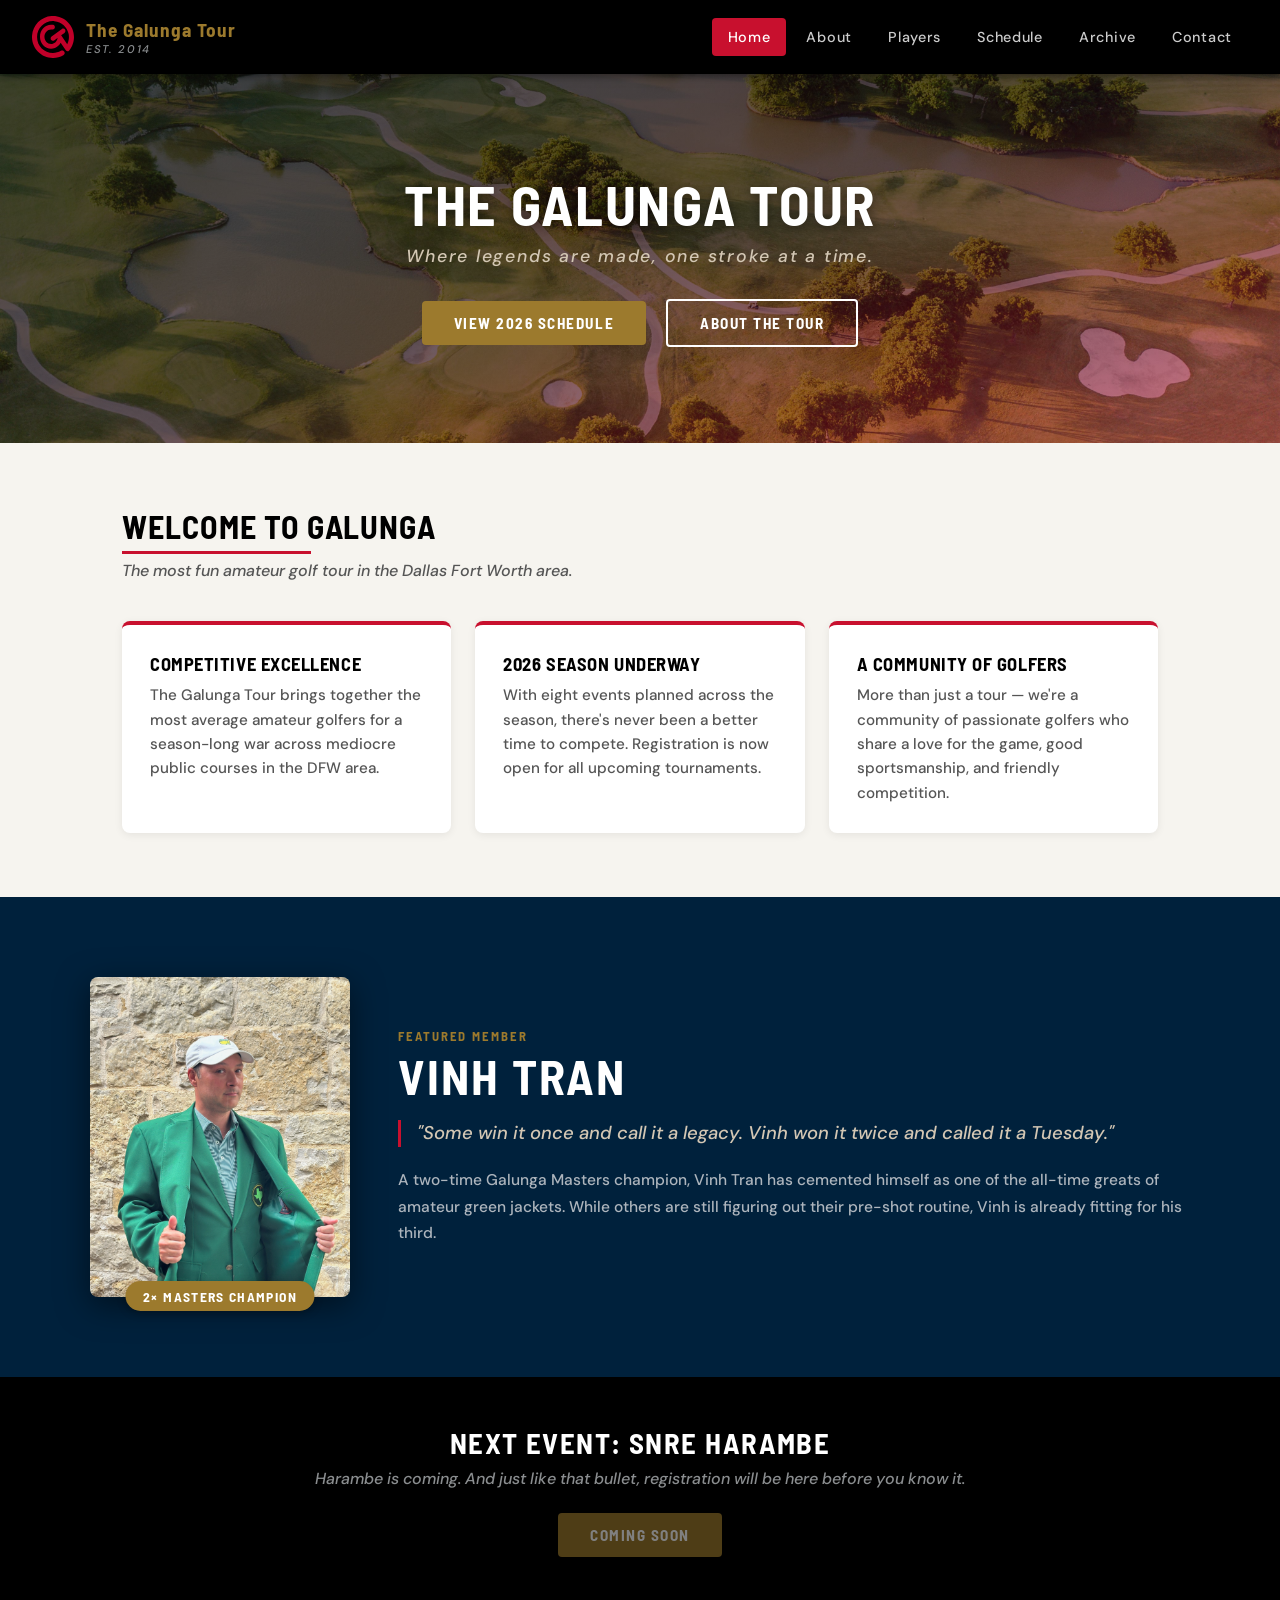
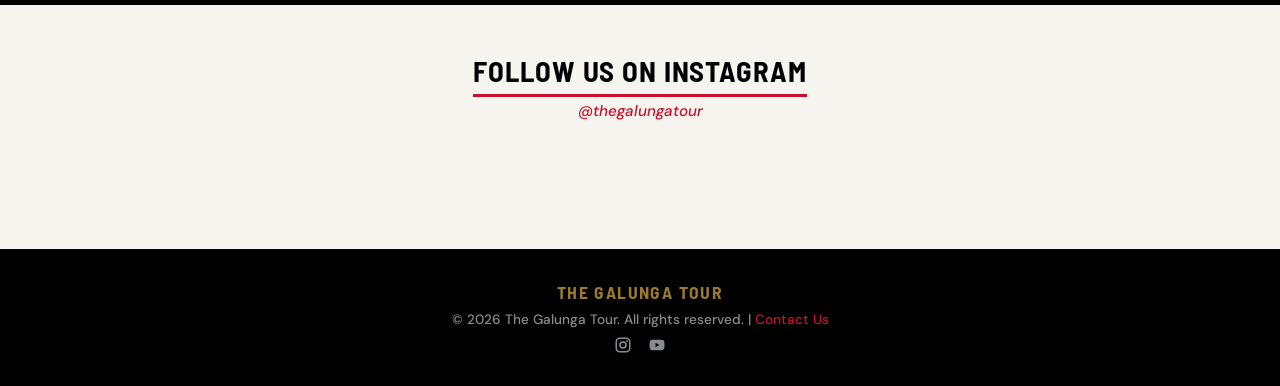
==== index.html @ 97754543 "feat: add Harambe bullet joke copy to next event banner Co-Authored-By: Claude Sonnet 4.6 <noreply@a" ====
<!DOCTYPE html>
<html lang="en">
<head>
  <!-- Google tag (gtag.js) -->
  <script async src="https://www.googletagmanager.com/gtag/js?id=G-6ET2TRNGVK"></script>
  <script>
    window.dataLayer = window.dataLayer || [];
    function gtag(){dataLayer.push(arguments);}
    gtag('js', new Date());
    gtag('config', 'G-6ET2TRNGVK');
  </script>
  <meta charset="UTF-8">
  <meta name="viewport" content="width=device-width, initial-scale=1.0">
  <meta name="description" content="The Galunga Tour is a competitive amateur golf circuit founded in 2014. Nine events, 50+ members, and a season-long points race culminating in the Galunga Cup.">
  <!-- Open Graph -->
  <meta property="og:type" content="website">
  <meta property="og:site_name" content="The Galunga Tour">
  <meta property="og:title" content="The Galunga Tour">
  <meta property="og:description" content="The Galunga Tour is a competitive amateur golf circuit founded in 2014. Nine events, 50+ members, and a season-long points race culminating in the Galunga Cup.">
  <meta property="og:url" content="https://galungatour.com/">
  <meta property="og:image" content="https://galungatour.com/hero.jpg">
  <!-- Twitter Card -->
  <meta name="twitter:card" content="summary_large_image">
  <meta name="twitter:title" content="The Galunga Tour">
  <meta name="twitter:description" content="The Galunga Tour is a competitive amateur golf circuit founded in 2014. Nine events, 50+ members, and a season-long points race culminating in the Galunga Cup.">
  <meta name="twitter:image" content="https://galungatour.com/hero.jpg">
  <link rel="canonical" href="https://galungatour.com/">
  <!-- Structured Data -->
  <script type="application/ld+json">
  {
    "@context": "https://schema.org",
    "@type": "SportsOrganization",
    "name": "The Galunga Tour",
    "url": "https://galungatour.com",
    "description": "A competitive amateur golf circuit founded in 2014 by Mickey Courtney and Justin Buchanan.",
    "foundingDate": "2014",
    "email": "thegalungatour@gmail.com",
    "sameAs": ["https://www.instagram.com/thegalungatour/"]
  }
  </script>
  <title>The Galunga Tour</title>
  <link rel="stylesheet" href="style.css">
  <link rel="shortcut icon" href="favicon.ico"><link rel="icon" type="image/png" sizes="192x192" href="favicon-192.png"><link rel="icon" type="image/png" sizes="48x48" href="favicon-48.png"><link rel="apple-touch-icon" href="favicon-192.png">
</head>
<body>

  <nav>
    <a href="/" class="nav-logo">
      <img src="logo-circle.svg" alt="The Galunga Tour" style="height:42px; width:42px;">
      <div>
        <div class="logo-text">The Galunga Tour</div>
        <div class="logo-sub">Est. 2014</div>
      </div>
    </a>
    <ul id="nav-menu">
      <li><a href="/" class="active">Home</a></li>
      <li><a href="about.html">About</a></li>
      <li><a href="players.html">Players</a></li>
      <li><a href="schedule.html">Schedule</a></li>
      <li><a href="archive.html">Archive</a></li>
      <li><a href="contact.html">Contact</a></li>
    </ul>
    <button class="nav-hamburger" aria-label="Toggle navigation" onclick="this.classList.toggle('open'); document.getElementById('nav-menu').classList.toggle('nav-open');"><span></span><span></span><span></span></button>
  </nav>

  <div class="hero">
    <div class="hero-content">
<h1>The Galunga Tour</h1>
      <p class="tagline">Where legends are made, one stroke at a time.</p>
      <a href="schedule.html" class="btn btn-gold">View 2026 Schedule</a>
      <a href="about.html" class="btn btn-outline">About the Tour</a>
    </div>
  </div>

  <div class="section">
    <h2 class="section-title">Welcome to Galunga</h2>
    <p class="section-sub">The most fun amateur golf tour in the Dallas Fort Worth area.</p>
    <div class="cards">
      <div class="card">
        <h3>Competitive Excellence</h3>
        <p>The Galunga Tour brings together the most average amateur golfers for a season-long war across mediocre public courses in the DFW area.</p>
      </div>
      <div class="card">
        <h3>2026 Season Underway</h3>
        <p>With eight events planned across the season, there's never been a better time to compete. Registration is now open for all upcoming tournaments.</p>
      </div>
      <div class="card">
        <h3>A Community of Golfers</h3>
        <p>More than just a tour — we're a community of passionate golfers who share a love for the game, good sportsmanship, and friendly competition.</p>
      </div>
    </div>
  </div>

  <section class="spotlight-section">
    <div class="spotlight-inner">
      <div class="spotlight-img-wrap">
        <img src="photos/vinh-tran.jpg" alt="Vinh Tran — 2-Time Galunga Masters Champion" class="spotlight-img">
        <div class="spotlight-badge">2× Masters Champion</div>
      </div>
      <div class="spotlight-text">
        <p class="spotlight-eyebrow">Featured Member</p>
        <h2 class="spotlight-name">Vinh Tran</h2>
        <p class="spotlight-quote">"Some win it once and call it a legacy. Vinh won it twice and called it a Tuesday."</p>
        <p class="spotlight-body">A two-time Galunga Masters champion, Vinh Tran has cemented himself as one of the all-time greats of amateur green jackets. While others are still figuring out their pre-shot routine, Vinh is already fitting for his third.</p>
      </div>
    </div>
  </section>

  <div class="banner-strip">
    <h2>Next Event: SNRE Harambe</h2>
    <p>Harambe is coming. And just like that bullet, registration will be here before you know it.</p>
    <span class="btn btn-gold btn-disabled">Coming Soon</span>
  </div>


  <section class="instagram-section">
    <h2 class="section-title">Follow Us on Instagram</h2>
    <p class="section-sub"><a href="https://www.instagram.com/thegalungatour/" target="_blank" rel="noopener">@thegalungatour</a></p>
    <div class="instagram-widget">
      <behold-widget feed-id="NTfqhfTWit7omayOXOkf"></behold-widget>
      <script>
        (() => {
          const d=document,s=d.createElement("script");s.type="module";
          s.src="https://w.behold.so/widget.js";d.head.append(s);
        })();
      </script>
    </div>
  </section>

  <footer>
    <div class="footer-logo">The Galunga Tour</div>
    <p>&copy; 2026 The Galunga Tour. All rights reserved. | <a href="contact.html">Contact Us</a></p>
    <p style="margin-top:0.5rem; display:flex; justify-content:center; gap:1rem;"><a href="https://www.instagram.com/thegalungatour/" target="_blank" rel="noopener" style="color:var(--iron-gray);"><svg xmlns="http://www.w3.org/2000/svg" viewBox="0 0 24 24" width="18" height="18" fill="currentColor" style="vertical-align:middle;" aria-label="Instagram"><path d="M7.8 2h8.4C19.4 2 22 4.6 22 7.8v8.4a5.8 5.8 0 0 1-5.8 5.8H7.8C4.6 22 2 19.4 2 16.2V7.8A5.8 5.8 0 0 1 7.8 2m-.2 2A3.6 3.6 0 0 0 4 7.6v8.8C4 18.39 5.61 20 7.6 20h8.8a3.6 3.6 0 0 0 3.6-3.6V7.6C20 5.61 18.39 4 16.4 4H7.6m9.65 1.5a1.25 1.25 0 0 1 1.25 1.25A1.25 1.25 0 0 1 17.25 8 1.25 1.25 0 0 1 16 6.75a1.25 1.25 0 0 1 1.25-1.25M12 7a5 5 0 0 1 5 5 5 5 0 0 1-5 5 5 5 0 0 1-5-5 5 5 0 0 1 5-5m0 2a3 3 0 0 0-3 3 3 3 0 0 0 3 3 3 3 0 0 0 3-3 3 3 0 0 0-3-3z"/></svg></a><a href="https://www.youtube.com/@thegalungatour5022" target="_blank" rel="noopener" style="color:var(--iron-gray);"><svg xmlns="http://www.w3.org/2000/svg" viewBox="0 0 24 24" width="18" height="18" fill="currentColor" style="vertical-align:middle;" aria-label="YouTube"><path d="M10 15l5.19-3L10 9v6m11.56-7.83c.13.47.22 1.1.28 1.9.07.8.1 1.49.1 2.09L22 12c0 2.19-.16 3.8-.44 4.83-.25.9-.83 1.48-1.73 1.73-.47.13-1.33.22-2.65.28-1.3.07-2.49.1-3.59.1L12 19c-4.19 0-6.8-.16-7.83-.44-.9-.25-1.48-.83-1.73-1.73-.13-.47-.22-1.1-.28-1.9-.07-.8-.1-1.49-.1-2.09L2 12c0-2.19.16-3.8.44-4.83.25-.9.83-1.48 1.73-1.73.47-.13 1.33-.22 2.65-.28 1.3-.07 2.49-.1 3.59-.1L12 5c4.19 0 6.8.16 7.83.44.9.25 1.48.83 1.73 1.73z"/></svg></a></p>
  </footer>

</body>
</html>
---- style.css ----
@import url('https://fonts.googleapis.com/css2?family=Barlow+Semi+Condensed:wght@600;700&family=DM+Sans:ital,wght@0,400;0,500;1,400&display=swap');

* {
  margin: 0;
  padding: 0;
  box-sizing: border-box;
}

:root {
  --red:          #C8102E;
  --black:        #000000;
  --white:        #ffffff;
  --gold:         #9C7A2D;
  --gold-light:   #c49a3c;
  --iron-gray:    #8A8D8F;
  --navy:         #00213c;
  --tan:          #D3C7B4;
  --fairway:      #497C5A;
  --off-white:    #F6F4EF;
  --text:         #0d0d0d;
  --text-light:   #555555;

  --font-title: 'Barlow Semi Condensed', 'Arial Rounded MT Bold', sans-serif;
  --font-body:  'DM Sans', sans-serif;
}

body {
  font-family: var(--font-body);
  font-weight: 500;
  background: var(--off-white);
  color: var(--text);
}

/* NAV */
nav {
  background: var(--black);
  padding: 0 2rem;
  display: flex;
  align-items: center;
  justify-content: space-between;
  position: sticky;
  top: 0;
  z-index: 100;
  box-shadow: 0 2px 8px rgba(0,0,0,0.5);
}

.nav-logo {
  display: flex;
  align-items: center;
  gap: 0.75rem;
  text-decoration: none;
  padding: 1rem 0;
}

.nav-logo .logo-text {
  color: var(--gold);
  font-family: var(--font-title);
  font-weight: 700;
  font-size: 1.2rem;
  letter-spacing: 0.05em;
  line-height: 1.2;
}

.nav-logo .logo-sub {
  color: var(--iron-gray);
  font-size: 0.7rem;
  letter-spacing: 0.15em;
  text-transform: uppercase;
  font-style: italic;
}

nav ul {
  list-style: none;
  display: flex;
  gap: 0.25rem;
}

nav ul li a {
  color: #ccc;
  text-decoration: none;
  padding: 0.6rem 1rem;
  border-radius: 4px;
  font-family: var(--font-body);
  font-size: 0.9rem;
  letter-spacing: 0.05em;
  transition: all 0.2s;
  display: block;
}

nav ul li a:hover,
nav ul li a.active {
  color: var(--white);
  background: var(--red);
}

/* HERO */
.hero {
  background:
    linear-gradient(160deg, rgba(0,0,0,0.72) 0%, rgba(26,0,8,0.65) 50%, rgba(200,16,46,0.55) 100%),
    url('hero.jpg') center/cover no-repeat;
  color: white;
  padding: 6rem 2rem;
  text-align: center;
  position: relative;
  overflow: hidden;
}

.hero::before {
  content: '';
  position: absolute;
  inset: 0;
  background: none;
}

.hero-content {
  position: relative;
  max-width: 700px;
  margin: 0 auto;
}

.hero-flag {
  font-size: 3rem;
  margin-bottom: 1rem;
}

.hero h1 {
  font-family: var(--font-title);
  font-weight: 700;
  font-size: 3.5rem;
  color: var(--white);
  text-shadow: 0 2px 12px rgba(0,0,0,0.5);
  margin-bottom: 0.5rem;
  letter-spacing: 0.03em;
  text-transform: uppercase;
}

.hero .tagline {
  font-size: 1.1rem;
  color: var(--tan);
  font-style: italic;
  margin-bottom: 2rem;
  letter-spacing: 0.1em;
}

.btn {
  display: inline-block;
  padding: 0.8rem 2rem;
  border-radius: 4px;
  text-decoration: none;
  font-family: var(--font-title);
  font-weight: 700;
  font-size: 0.95rem;
  letter-spacing: 0.1em;
  text-transform: uppercase;
  transition: all 0.2s;
  cursor: pointer;
  border: none;
}

.btn-gold {
  background: var(--gold);
  color: var(--white);
}

.btn-gold:hover {
  background: var(--gold-light);
  transform: translateY(-1px);
  box-shadow: 0 4px 12px rgba(0,0,0,0.3);
}

.btn-disabled {
  opacity: 0.5;
  cursor: default;
  pointer-events: none;
}

.btn-outline {
  background: transparent;
  color: var(--white);
  border: 2px solid var(--white);
  margin-left: 1rem;
}

.btn-outline:hover {
  background: rgba(255,255,255,0.1);
  transform: translateY(-1px);
}

/* SECTIONS */
.section {
  padding: 4rem 2rem;
  max-width: 1100px;
  margin: 0 auto;
}

.section-title {
  font-family: var(--font-title);
  font-weight: 700;
  font-size: 2rem;
  color: var(--black);
  margin-bottom: 0.4rem;
  position: relative;
  display: inline-block;
  text-transform: uppercase;
  letter-spacing: 0.03em;
}

.section-title::after {
  content: '';
  display: block;
  width: 60%;
  height: 3px;
  background: var(--red);
  margin-top: 0.4rem;
}

.section-sub {
  color: var(--text-light);
  font-style: italic;
  margin-bottom: 2.5rem;
  font-size: 1rem;
}

/* CARDS */
.cards {
  display: grid;
  grid-template-columns: repeat(auto-fit, minmax(280px, 1fr));
  gap: 1.5rem;
  margin-top: 1.5rem;
}

.card {
  background: white;
  border-radius: 8px;
  padding: 1.75rem;
  box-shadow: 0 2px 8px rgba(0,0,0,0.07);
  border-top: 4px solid var(--red);
  transition: transform 0.2s, box-shadow 0.2s;
}

.card:hover {
  transform: translateY(-3px);
  box-shadow: 0 6px 20px rgba(0,0,0,0.1);
}

.card-icon {
  font-size: 2rem;
  margin-bottom: 0.75rem;
}

.card h3 {
  font-family: var(--font-title);
  font-weight: 700;
  color: var(--black);
  margin-bottom: 0.5rem;
  font-size: 1.15rem;
  text-transform: uppercase;
  letter-spacing: 0.03em;
}

.card p {
  color: var(--text-light);
  font-size: 0.95rem;
  line-height: 1.6;
}

/* SPOTLIGHT SECTION */
.spotlight-section {
  background: var(--navy);
  padding: 5rem 2rem;
}

.spotlight-inner {
  max-width: 1100px;
  margin: 0 auto;
  display: flex;
  align-items: center;
  gap: 3rem;
}

.spotlight-img-wrap {
  position: relative;
  flex-shrink: 0;
  width: 260px;
}

.spotlight-img {
  width: 100%;
  height: 320px;
  object-fit: cover;
  object-position: top;
  border-radius: 8px;
  display: block;
  box-shadow: 0 8px 32px rgba(0,0,0,0.5);
}

.spotlight-badge {
  position: absolute;
  bottom: -14px;
  left: 50%;
  transform: translateX(-50%);
  background: var(--gold);
  color: var(--white);
  font-family: var(--font-title);
  font-weight: 700;
  font-size: 0.85rem;
  text-transform: uppercase;
  letter-spacing: 0.1em;
  padding: 0.4rem 1.1rem;
  border-radius: 20px;
  white-space: nowrap;
  box-shadow: 0 2px 8px rgba(0,0,0,0.3);
}

.spotlight-eyebrow {
  font-family: var(--font-title);
  font-size: 0.8rem;
  font-weight: 700;
  text-transform: uppercase;
  letter-spacing: 0.15em;
  color: var(--gold);
  margin-bottom: 0.5rem;
}

.spotlight-name {
  font-family: var(--font-title);
  font-weight: 700;
  font-size: 3rem;
  color: var(--white);
  text-transform: uppercase;
  letter-spacing: 0.04em;
  line-height: 1;
  margin-bottom: 1.25rem;
}

.spotlight-quote {
  font-style: italic;
  font-size: 1.15rem;
  color: var(--tan);
  line-height: 1.5;
  border-left: 3px solid var(--red);
  padding-left: 1rem;
  margin-bottom: 1.25rem;
}

.spotlight-body {
  color: #adb5bd;
  font-size: 0.97rem;
  line-height: 1.7;
}

@media (max-width: 700px) {
  .spotlight-inner {
    flex-direction: column;
    gap: 2.5rem;
    text-align: center;
  }
  .spotlight-img-wrap {
    width: 100%;
  }
  .spotlight-img {
    width: 100%;
    height: 280px;
  }
  .spotlight-quote {
    border-left: none;
    padding-left: 0;
    border-top: 3px solid var(--red);
    padding-top: 1rem;
  }
}

/* BANNER STRIP */
.banner-strip {
  background: var(--black);
  color: var(--white);
  text-align: center;
  padding: 3rem 2rem;
}

.banner-strip h2 {
  font-family: var(--font-title);
  font-weight: 700;
  font-size: 1.8rem;
  color: var(--white);
  margin-bottom: 0.5rem;
  text-transform: uppercase;
  letter-spacing: 0.05em;
}

.banner-strip p {
  color: var(--iron-gray);
  font-style: italic;
  margin-bottom: 1.5rem;
}

/* TABLE */
table {
  width: 100%;
  border-collapse: collapse;
  background: white;
  border-radius: 8px;
  overflow: hidden;
  box-shadow: 0 2px 8px rgba(0,0,0,0.07);
  margin-top: 1.5rem;
}

thead {
  background: var(--black);
  color: var(--gold);
}

thead th {
  padding: 1rem 1.25rem;
  text-align: left;
  font-family: var(--font-title);
  font-weight: 700;
  font-size: 0.8rem;
  letter-spacing: 0.12em;
  text-transform: uppercase;
}

tbody tr {
  border-bottom: 1px solid #eee;
  transition: background 0.15s;
}

tbody tr:last-child {
  border-bottom: none;
}

tbody tr:hover {
  background: #fff5f6;
}

tbody td {
  padding: 1rem 1.25rem;
  font-size: 0.95rem;
  color: var(--text);
}

.badge {
  display: inline-block;
  padding: 0.25rem 0.75rem;
  border-radius: 20px;
  font-family: var(--font-title);
  font-size: 0.75rem;
  font-weight: 700;
  letter-spacing: 0.06em;
  text-transform: uppercase;
}

.badge-upcoming   { background: #f0f0f0; color: #333; }
.badge-open       { background: var(--red); color: var(--white); }
.badge-completed  { background: var(--iron-gray); color: var(--white); }
.badge-major      { background: var(--gold); color: var(--white); }
.badge-inprogress { background: var(--fairway); color: var(--white); }

/* PAGE HERO (non-home) */
.page-hero {
  background: linear-gradient(135deg, var(--black) 0%, #2a0008 60%, var(--red) 100%);
  color: white;
  padding: 3.5rem 2rem;
  text-align: center;
}
@media (min-width: 768px) {
  .schedule-hero { padding: 6rem 2rem; }
}

.page-hero h1 {
  font-family: var(--font-title);
  font-weight: 700;
  font-size: 2.5rem;
  color: var(--white);
  margin-bottom: 0.5rem;
  text-transform: uppercase;
  letter-spacing: 0.05em;
}

.page-hero p {
  color: var(--tan);
  font-style: italic;
  font-size: 1rem;
}

/* ABOUT */
.about-grid {
  display: grid;
  grid-template-columns: 1fr 1fr;
  gap: 3rem;
  align-items: start;
  margin-top: 2rem;
}

.about-text p {
  margin-bottom: 1rem;
  line-height: 1.8;
  color: var(--text-light);
}

.about-text p:first-of-type {
  font-size: 1.05rem;
  color: var(--text);
}

.stat-grid {
  display: grid;
  grid-template-columns: 1fr 1fr;
  gap: 1rem;
}

.stat-box {
  background: var(--black);
  color: white;
  padding: 1.5rem;
  border-radius: 8px;
  text-align: center;
}

.stat-box .stat-number {
  font-family: var(--font-title);
  font-weight: 700;
  font-size: 2.5rem;
  color: var(--gold);
  display: block;
}

.stat-box .stat-label {
  font-size: 0.8rem;
  color: var(--iron-gray);
  letter-spacing: 0.1em;
  text-transform: uppercase;
  margin-top: 0.25rem;
}

/* CONTACT */
.contact-grid {
  display: grid;
  grid-template-columns: 1fr 1fr;
  gap: 3rem;
  margin-top: 2rem;
}

.contact-form {
  background: white;
  padding: 2rem;
  border-radius: 8px;
  box-shadow: 0 2px 8px rgba(0,0,0,0.07);
}

.form-group {
  margin-bottom: 1.25rem;
}

.form-group label {
  display: block;
  font-family: var(--font-title);
  font-weight: 700;
  font-size: 0.8rem;
  letter-spacing: 0.1em;
  text-transform: uppercase;
  color: var(--black);
  margin-bottom: 0.4rem;
}

.form-group input,
.form-group textarea,
.form-group select {
  width: 100%;
  padding: 0.75rem 1rem;
  border: 1px solid #ddd;
  border-radius: 4px;
  font-family: var(--font-body);
  font-size: 0.95rem;
  color: var(--text);
  background: #fafafa;
  transition: border-color 0.2s;
}

.form-group input:focus,
.form-group textarea:focus,
.form-group select:focus {
  outline: none;
  border-color: var(--red);
  background: white;
}

.form-group textarea {
  height: 130px;
  resize: vertical;
}

.contact-info h3 {
  font-family: var(--font-title);
  font-weight: 700;
  color: var(--black);
  margin-bottom: 1.5rem;
  font-size: 1.3rem;
  text-transform: uppercase;
  letter-spacing: 0.03em;
}

.contact-item {
  display: flex;
  gap: 1rem;
  margin-bottom: 1.5rem;
  align-items: flex-start;
}

.contact-item .ci-icon {
  font-size: 1.5rem;
  flex-shrink: 0;
  margin-top: 0.1rem;
}

.contact-item .ci-text strong {
  display: block;
  color: var(--black);
  margin-bottom: 0.2rem;
}

.contact-item .ci-text span {
  color: var(--text-light);
  font-size: 0.95rem;
}

/* FOOTER */
footer {
  background: var(--black);
  color: var(--iron-gray);
  text-align: center;
  padding: 2rem;
  margin-top: 3rem;
  font-size: 0.85rem;
}

footer .footer-logo {
  color: var(--gold);
  font-family: var(--font-title);
  font-weight: 700;
  font-size: 1.1rem;
  letter-spacing: 0.08em;
  text-transform: uppercase;
  margin-bottom: 0.5rem;
}

footer a {
  color: var(--red);
  text-decoration: none;
}

/* PLAYERS */
.player-grid {
  display: grid;
  grid-template-columns: repeat(auto-fill, minmax(200px, 1fr));
  gap: 1.25rem;
}

.player-card {
  background: white;
  border-radius: 8px;
  overflow: hidden;
  box-shadow: 0 2px 8px rgba(0,0,0,0.07);
  transition: transform 0.2s, box-shadow 0.2s;
  text-decoration: none;
  color: inherit;
  display: flex;
  flex-direction: column;
}

.player-card:hover {
  transform: translateY(-3px);
  box-shadow: 0 8px 24px rgba(0,0,0,0.14);
}

.player-card-top {
  padding: 0.9rem 1.1rem;
  display: flex;
  justify-content: space-between;
  align-items: center;
}

.player-card-rank {
  font-family: var(--font-title);
  font-weight: 700;
  font-size: 1.5rem;
  color: rgba(255,255,255,0.9);
  line-height: 1;
}

.player-card-body {
  padding: 0.9rem 1.1rem 1.1rem;
  flex: 1;
  display: flex;
  flex-direction: column;
}

.player-card-name {
  font-family: var(--font-title);
  font-weight: 700;
  font-size: 0.95rem;
  color: var(--black);
  text-transform: uppercase;
  letter-spacing: 0.02em;
  margin-bottom: 0.25rem;
  line-height: 1.25;
}

.player-card-team {
  font-size: 0.78rem;
  color: var(--text-light);
  margin-bottom: 0.6rem;
}

.player-card-footer {
  margin-top: auto;
  padding-top: 0.65rem;
  border-top: 1px solid #eee;
  display: flex;
  justify-content: space-between;
  align-items: center;
  font-size: 0.78rem;
  color: var(--iron-gray);
}

.player-card-footer span {
  font-family: var(--font-title);
  font-weight: 700;
  color: var(--red);
  font-size: 0.72rem;
  letter-spacing: 0.05em;
  text-transform: uppercase;
}

/* PLAYER PHOTO */
.player-photo-wrap {
  width: 120px;
  height: 120px;
  border-radius: 50%;
  flex-shrink: 0;
  border: 3px solid rgba(255,255,255,0.2);
  position: relative;
  overflow: hidden;
}

.player-photo-placeholder {
  width: 100%;
  height: 100%;
  display: flex;
  align-items: center;
  justify-content: center;
  background: rgba(255,255,255,0.1);
  font-family: var(--font-title);
  font-weight: 700;
  font-size: 2.4rem;
  color: rgba(255,255,255,0.55);
  letter-spacing: 0.02em;
  border-radius: 50%;
}

.player-photo-wrap img {
  width: 100%;
  height: 100%;
  object-fit: cover;
  object-position: top;
  display: none;
  position: absolute;
  inset: 0;
}

/* PLAYER PROFILE */
.profile-header {
  background: var(--black);
  color: white;
  padding: 2.5rem 2rem;
  border-radius: 8px;
  margin-bottom: 2rem;
  display: flex;
  align-items: center;
  gap: 2rem;
  flex-wrap: wrap;
}

.profile-rank-badge {
  background: var(--red);
  color: white;
  font-family: var(--font-title);
  font-weight: 700;
  font-size: 2rem;
  width: 64px;
  height: 64px;
  border-radius: 8px;
  display: flex;
  align-items: center;
  justify-content: center;
  flex-shrink: 0;
}

.profile-name {
  font-family: var(--font-title);
  font-weight: 700;
  font-size: 2.2rem;
  color: white;
  text-transform: uppercase;
  letter-spacing: 0.03em;
  line-height: 1.1;
  margin-bottom: 0.4rem;
}

.profile-meta {
  display: flex;
  gap: 0.75rem;
  flex-wrap: wrap;
  margin-top: 0.5rem;
}

.profile-meta-item {
  font-size: 0.85rem;
  color: var(--iron-gray);
  letter-spacing: 0.05em;
}

.profile-meta-item strong {
  color: var(--gold);
}

.highlight-list {
  list-style: none;
  padding: 0;
  margin: 0;
}

.highlight-list li {
  padding: 0.65rem 0;
  border-bottom: 1px solid #eee;
  font-size: 0.95rem;
  display: flex;
  align-items: center;
  gap: 0.75rem;
}

.highlight-list li::before {
  content: '';
  width: 8px;
  height: 8px;
  background: var(--red);
  border-radius: 50%;
  flex-shrink: 0;
}

.highlight-list li:last-child {
  border-bottom: none;
}

/* HANDICAP BADGE */
.player-card-hcp {
  display: inline-block;
  font-family: var(--font-body);
  font-size: 0.68rem;
  font-weight: 500;
  color: var(--gold);
  background: rgba(156, 122, 45, 0.12);
  border: 1px solid rgba(156, 122, 45, 0.25);
  padding: 0.1rem 0.38rem;
  border-radius: 3px;
  vertical-align: middle;
  margin-left: 0.35rem;
  letter-spacing: 0.04em;
}
.player-card-hcp:empty { display: none; }

/* HAMBURGER BUTTON */
.nav-hamburger {
  display: none;
  flex-direction: column;
  justify-content: center;
  gap: 5px;
  background: none;
  border: none;
  cursor: pointer;
  padding: 6px;
  flex-shrink: 0;
}
.nav-hamburger span {
  display: block;
  width: 22px;
  height: 2px;
  background: white;
  border-radius: 2px;
  transition: transform 0.25s ease, opacity 0.2s ease;
  transform-origin: center;
}
.nav-hamburger.open span:nth-child(1) { transform: translateY(7px) rotate(45deg); }
.nav-hamburger.open span:nth-child(2) { opacity: 0; transform: scaleX(0); }
.nav-hamburger.open span:nth-child(3) { transform: translateY(-7px) rotate(-45deg); }

@media (max-width: 768px) {
  .hero h1 { font-size: 2.2rem; }
  .about-grid, .contact-grid { grid-template-columns: 1fr; }
  .nav-hamburger { display: flex; }
  nav ul { display: none; }
  nav ul.nav-open {
    display: flex;
    flex-direction: column;
    position: absolute;
    top: 100%;
    left: 0;
    right: 0;
    background: var(--black);
    padding: 0.5rem 0;
    box-shadow: 0 4px 20px rgba(0,0,0,0.5);
    z-index: 200;
  }
  nav ul.nav-open li { width: 100%; }
  nav ul.nav-open li a {
    padding: 0.85rem 2rem;
    border-radius: 0;
    font-size: 1rem;
    border-bottom: 1px solid rgba(255,255,255,0.06);
  }
  nav ul.nav-open li:last-child a { border-bottom: none; }
  .stat-grid { grid-template-columns: 1fr 1fr; }
  .btn-outline { margin-left: 0; margin-top: 0.75rem; }
  .player-grid { grid-template-columns: repeat(auto-fill, minmax(155px, 1fr)); }
  .profile-header { flex-direction: column; gap: 1rem; align-items: flex-start; }
}

@media (max-width: 600px) {
  /* Schedule table: show only Tournament + Date on mobile */
  .schedule-table th:nth-child(1),
  .schedule-table td:nth-child(1),
  .schedule-table th:nth-child(4),
  .schedule-table td:nth-child(4),
  .schedule-table th:nth-child(5),
  .schedule-table td:nth-child(5),
  .schedule-table th:nth-child(6),
  .schedule-table td:nth-child(6),
  .schedule-table th:nth-child(7),
  .schedule-table td:nth-child(7) { display: none; }
  /* Team Throwdown sub-row only contains Format + Defending Champ cells — hide both */
  .throwdown-sub td { display: none; }
}

/* ── Instagram Feed Section ─────────────────────────── */
.instagram-section {
  background: var(--off-white);
  padding: 3rem 2rem;
  text-align: center;
}

.instagram-section .section-title::after {
  width: 100%;
}

.instagram-section .section-title {
  font-family: var(--font-title);
  font-size: 1.8rem;
  color: var(--black);
  margin-bottom: 0.25rem;
}

.instagram-section .section-sub {
  margin-bottom: 2rem;
  color: var(--iron-gray);
  font-size: 0.95rem;
}

.instagram-section .section-sub a {
  color: var(--red);
  text-decoration: none;
}

.instagram-section .section-sub a:hover {
  text-decoration: underline;
}

.instagram-widget {
  max-width: 1100px;
  margin: 0 auto;
}

@media (max-width: 768px) {
  .instagram-section {
    padding: 2rem 1rem;
  }
}
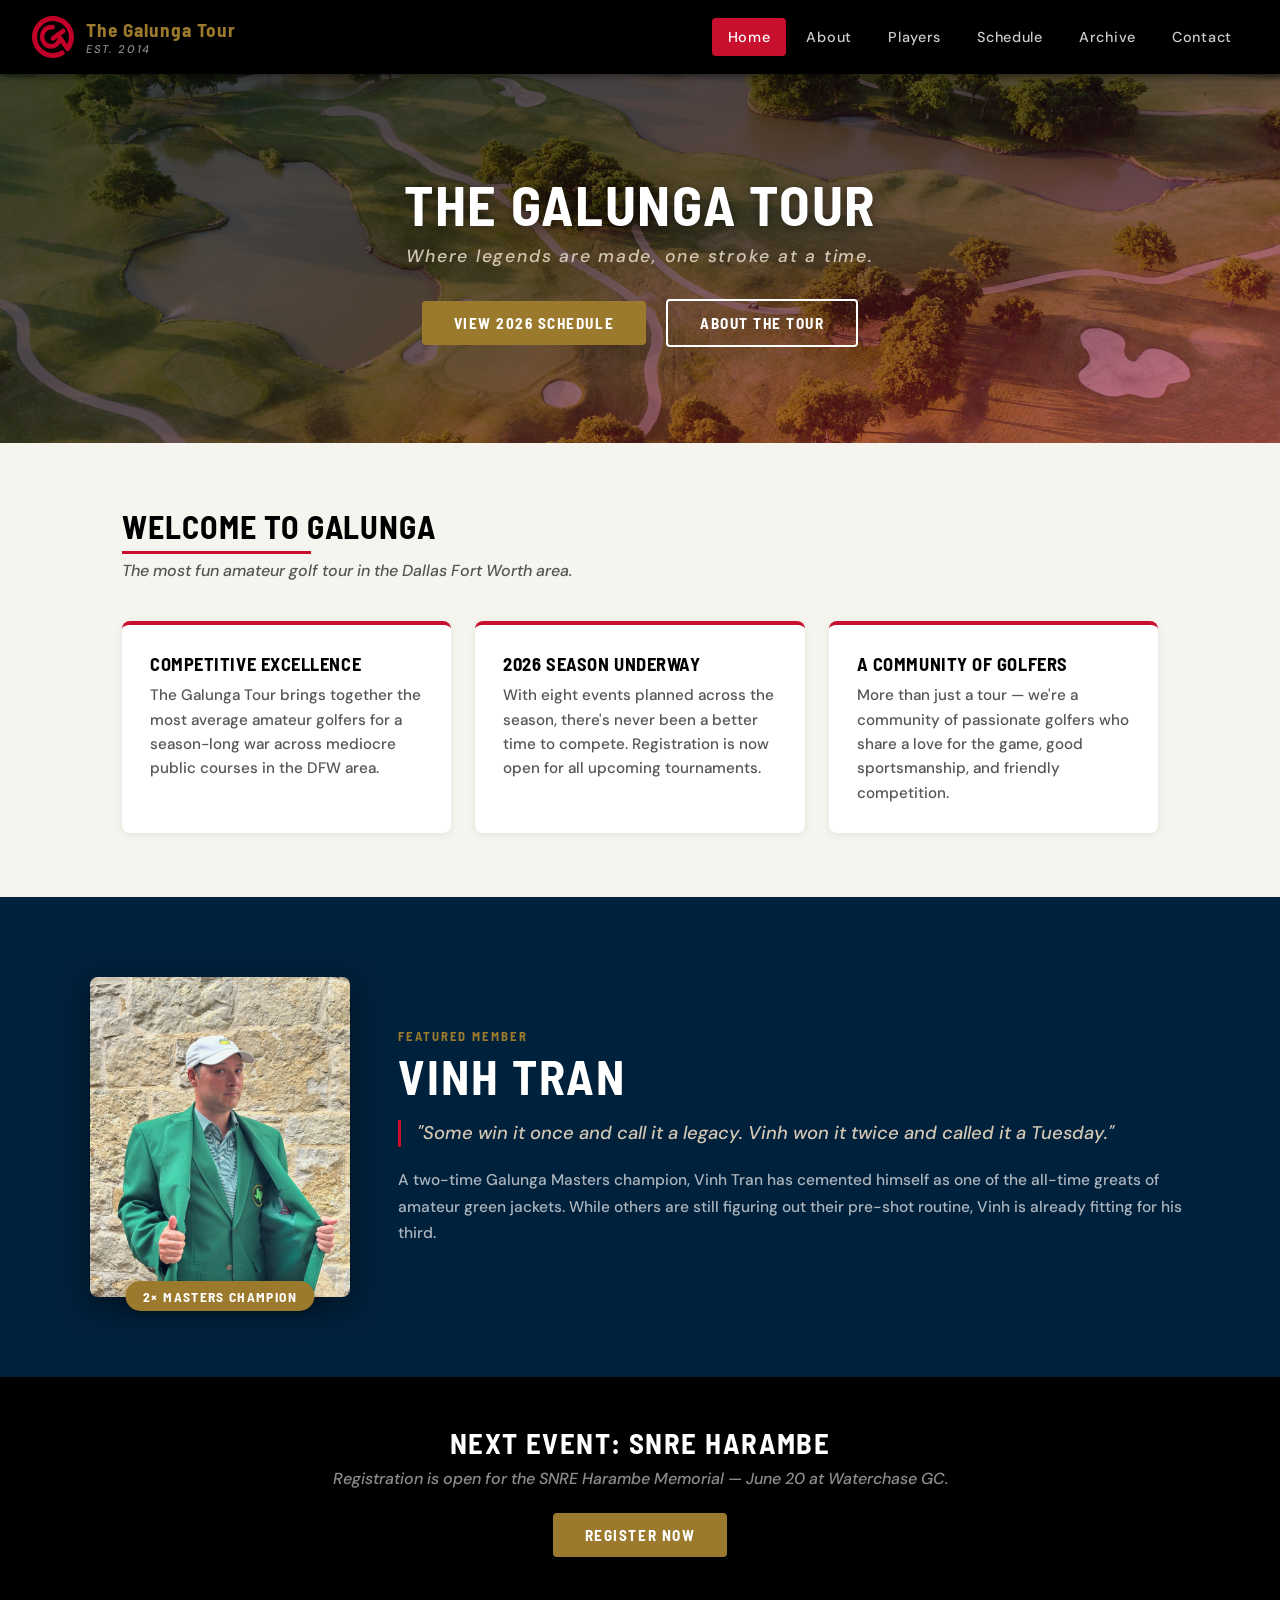
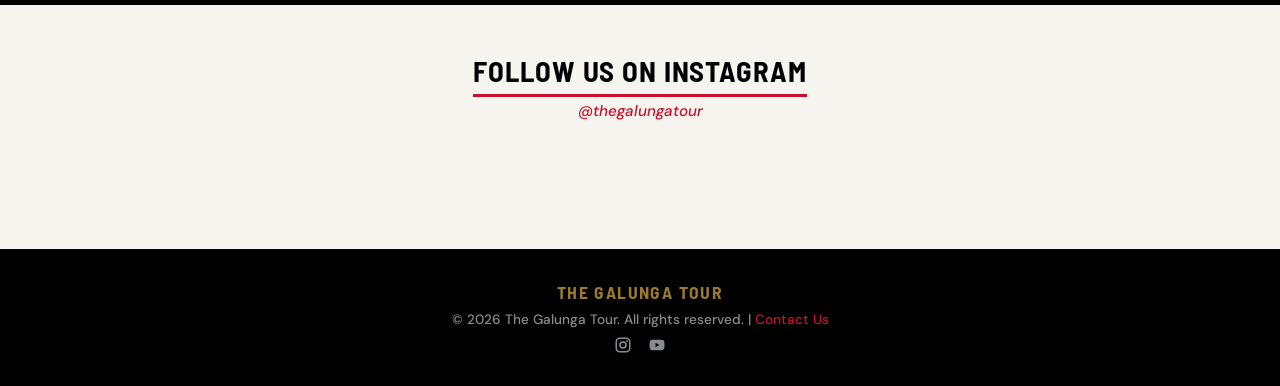
==== commit 96d9b13c: "feat: open Harambe registration on homepage and schedule Co-Authored-By: Claude Sonnet 4.6 <noreply@" ====
--- a/index.html
+++ b/index.html
@@ -108,8 +108,8 @@
 
   <div class="banner-strip">
     <h2>Next Event: SNRE Harambe</h2>
-    <p>Harambe is coming. And just like that bullet, registration will be here before you know it.</p>
-    <span class="btn btn-gold btn-disabled">Coming Soon</span>
+    <p>Registration is open for the SNRE Harambe Memorial — June 20 at Waterchase GC.</p>
+    <a href="https://www.golfgenius.com/ggid/wnby8m/register" target="_blank" rel="noopener" class="btn btn-gold">Register Now</a>
   </div>
 
 
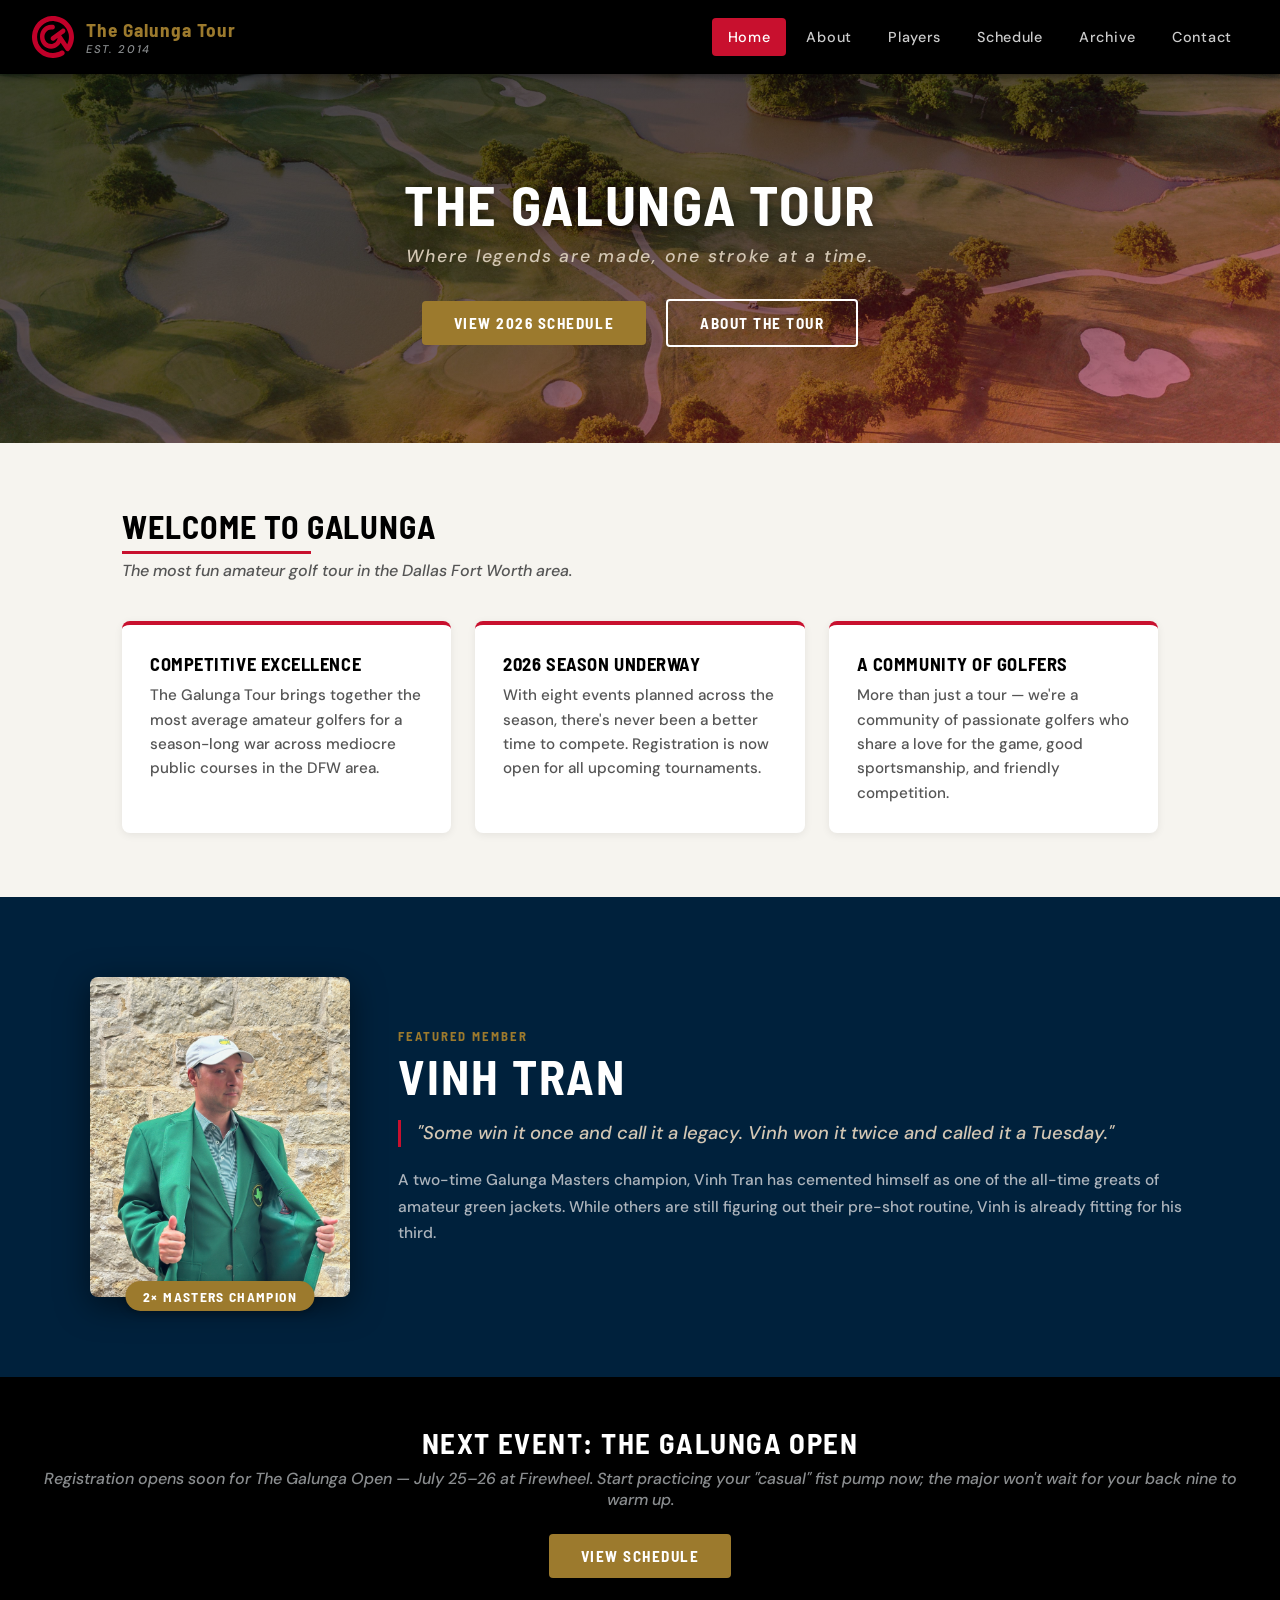
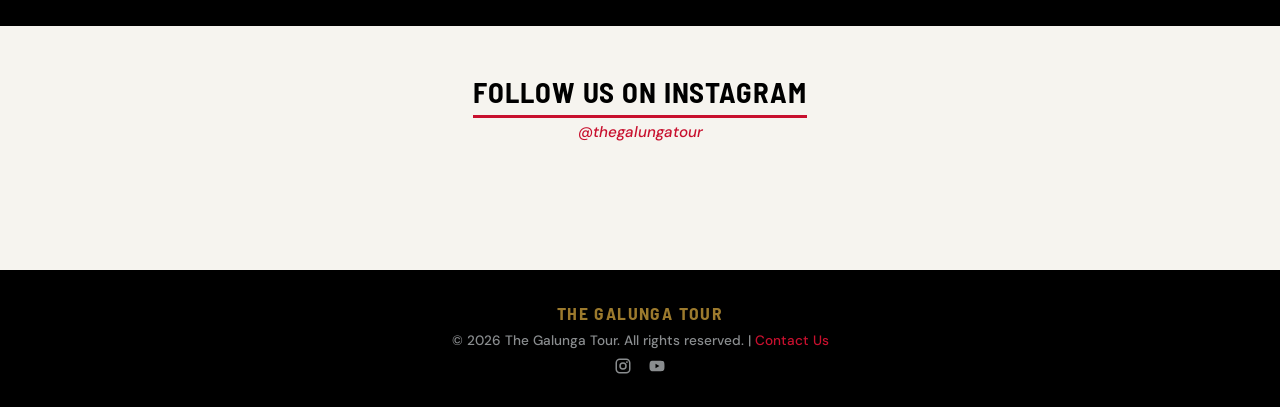
==== commit a62df14b: "feat: complete Harambe Memorial, tee up Galunga Open, add Steinmetz photo - Mark The Harambe Memoria" ====
--- a/index.html
+++ b/index.html
@@ -107,9 +107,9 @@
   </section>
 
   <div class="banner-strip">
-    <h2>Next Event: SNRE Harambe</h2>
-    <p>Registration is open for the SNRE Harambe Memorial — June 20 at Waterchase GC.</p>
-    <a href="https://www.golfgenius.com/ggid/wnby8m/register" target="_blank" rel="noopener" class="btn btn-gold">Register Now</a>
+    <h2>Next Event: The Galunga Open</h2>
+    <p>Registration opens soon for The Galunga Open — July 25–26 at Firewheel. Start practicing your "casual" fist pump now; the major won't wait for your back nine to warm up.</p>
+    <a href="schedule.html" class="btn btn-gold">View Schedule</a>
   </div>
 
 
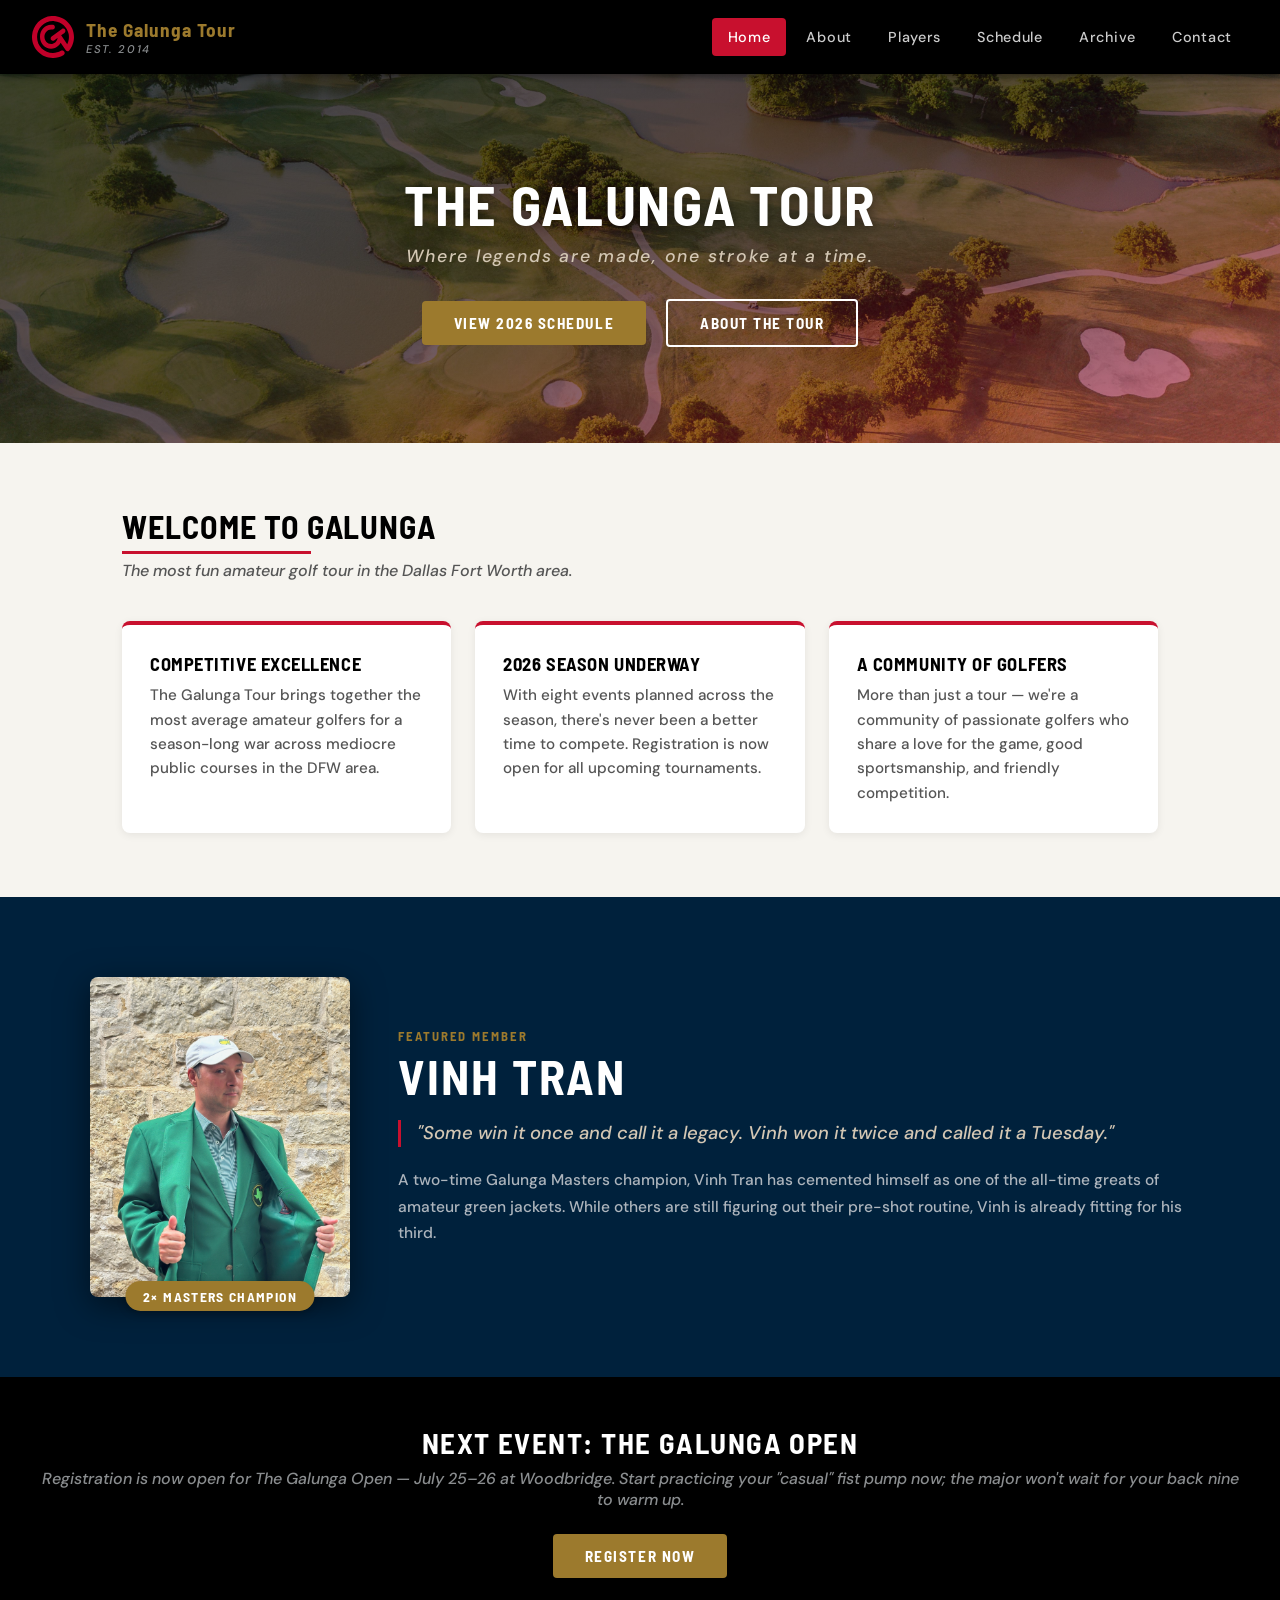
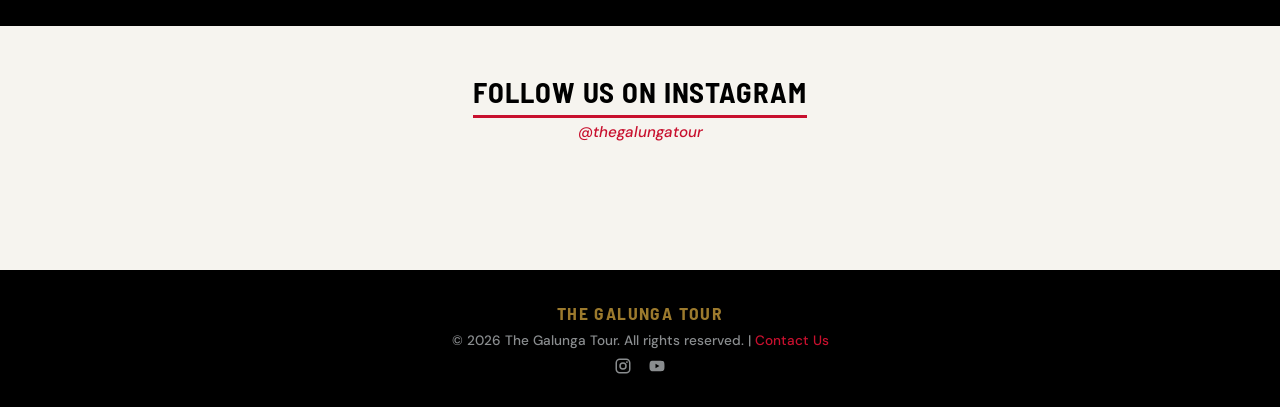
==== commit 935c30fb: "feat: open Galunga Open registration, move course to Woodbridge Co-Authored-By: Claude Opus 4.8 <nor" ====
--- a/index.html
+++ b/index.html
@@ -108,8 +108,8 @@
 
   <div class="banner-strip">
     <h2>Next Event: The Galunga Open</h2>
-    <p>Registration opens soon for The Galunga Open — July 25–26 at Firewheel. Start practicing your "casual" fist pump now; the major won't wait for your back nine to warm up.</p>
-    <a href="schedule.html" class="btn btn-gold">View Schedule</a>
+    <p>Registration is now open for The Galunga Open — July 25–26 at Woodbridge. Start practicing your "casual" fist pump now; the major won't wait for your back nine to warm up.</p>
+    <a href="https://www.golfgenius.com/ggid/jf47q8/register" target="_blank" rel="noopener" class="btn btn-gold">Register Now</a>
   </div>
 
 
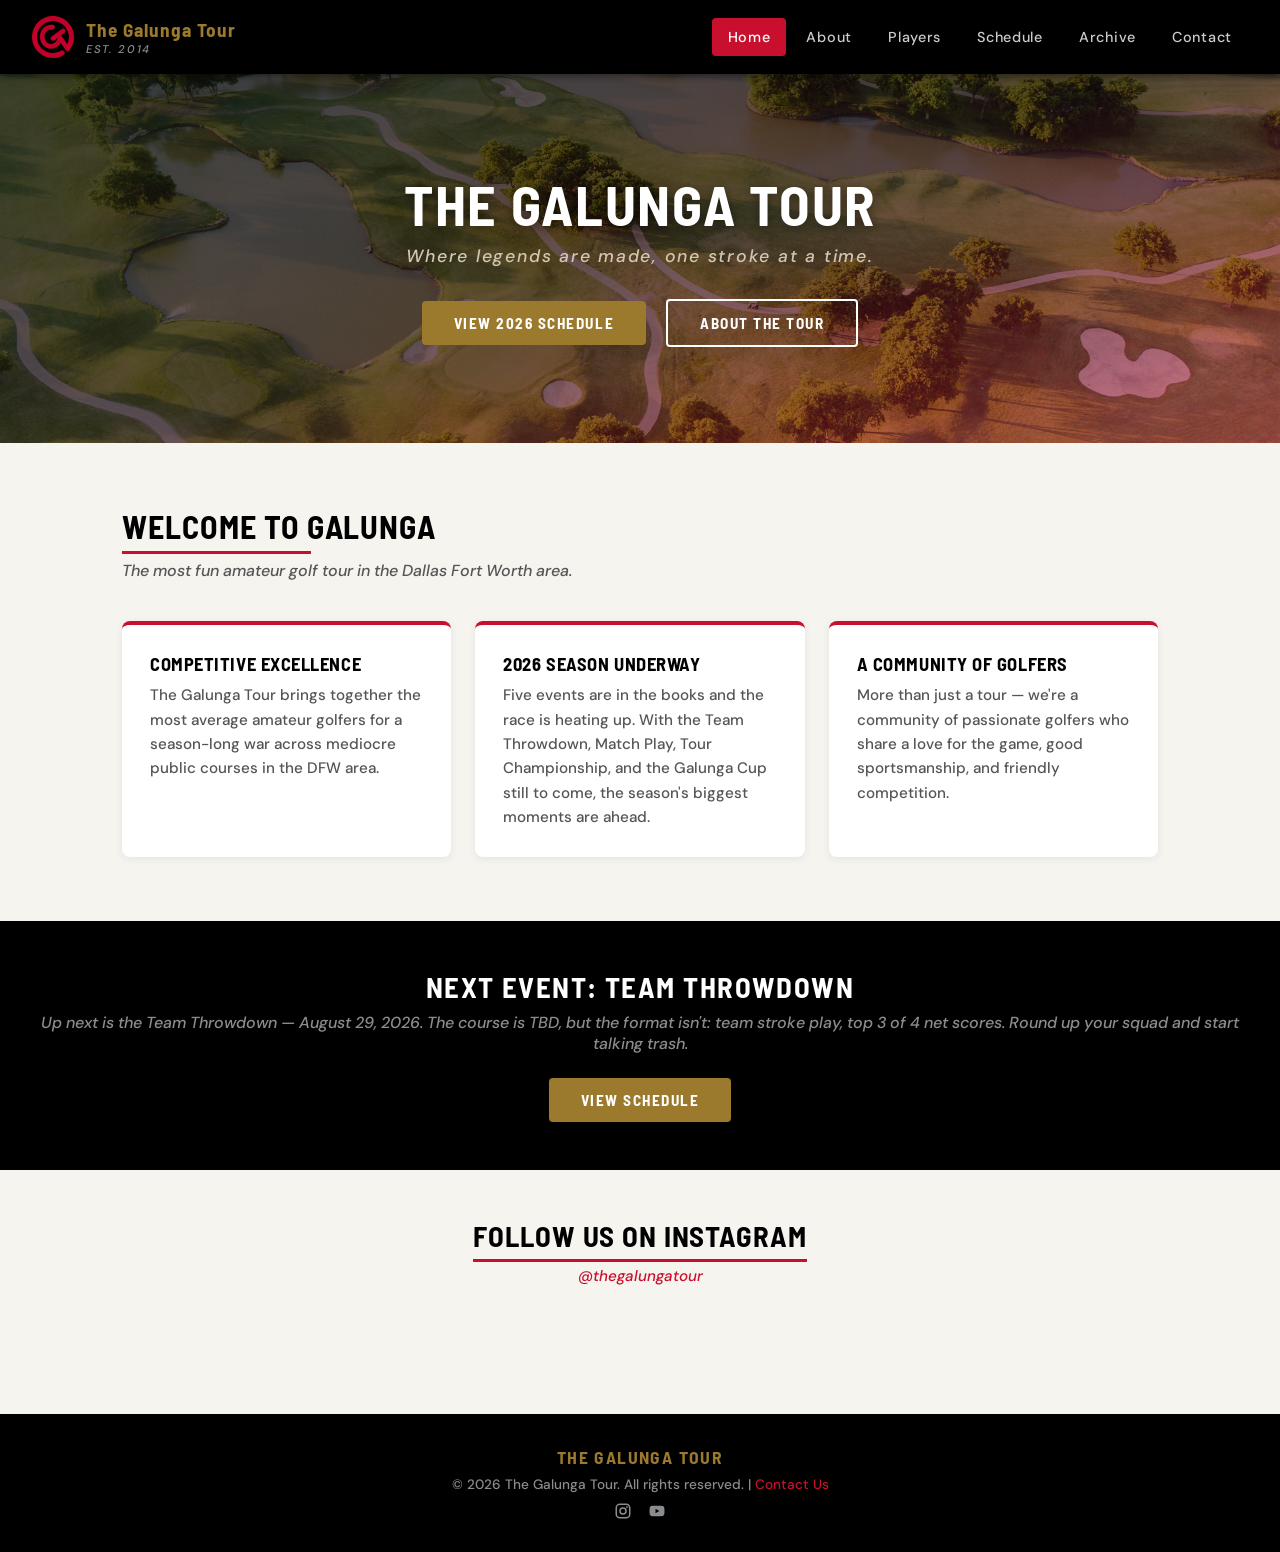
==== commit 365d8d59: "feat: Galunga Open results, Team Throwdown next event, updated standings - Galunga Open marked compl" ====
--- a/index.html
+++ b/index.html
@@ -82,7 +82,7 @@
       </div>
       <div class="card">
         <h3>2026 Season Underway</h3>
-        <p>With eight events planned across the season, there's never been a better time to compete. Registration is now open for all upcoming tournaments.</p>
+        <p>Five events are in the books and the race is heating up. With the Team Throwdown, Match Play, Tour Championship, and the Galunga Cup still to come, the season's biggest moments are ahead.</p>
       </div>
       <div class="card">
         <h3>A Community of Golfers</h3>
@@ -91,6 +91,7 @@
     </div>
   </div>
 
+  <!-- Featured Member module hidden
   <section class="spotlight-section">
     <div class="spotlight-inner">
       <div class="spotlight-img-wrap">
@@ -105,11 +106,12 @@
       </div>
     </div>
   </section>
+  -->
 
   <div class="banner-strip">
-    <h2>Next Event: The Galunga Open</h2>
-    <p>Registration is now open for The Galunga Open — July 25–26 at Woodbridge. Start practicing your "casual" fist pump now; the major won't wait for your back nine to warm up.</p>
-    <a href="https://www.golfgenius.com/ggid/jf47q8/register" target="_blank" rel="noopener" class="btn btn-gold">Register Now</a>
+    <h2>Next Event: Team Throwdown</h2>
+    <p>Up next is the Team Throwdown — August 29, 2026. The course is TBD, but the format isn't: team stroke play, top 3 of 4 net scores. Round up your squad and start talking trash.</p>
+    <a href="schedule.html" class="btn btn-gold">View Schedule</a>
   </div>
 
 
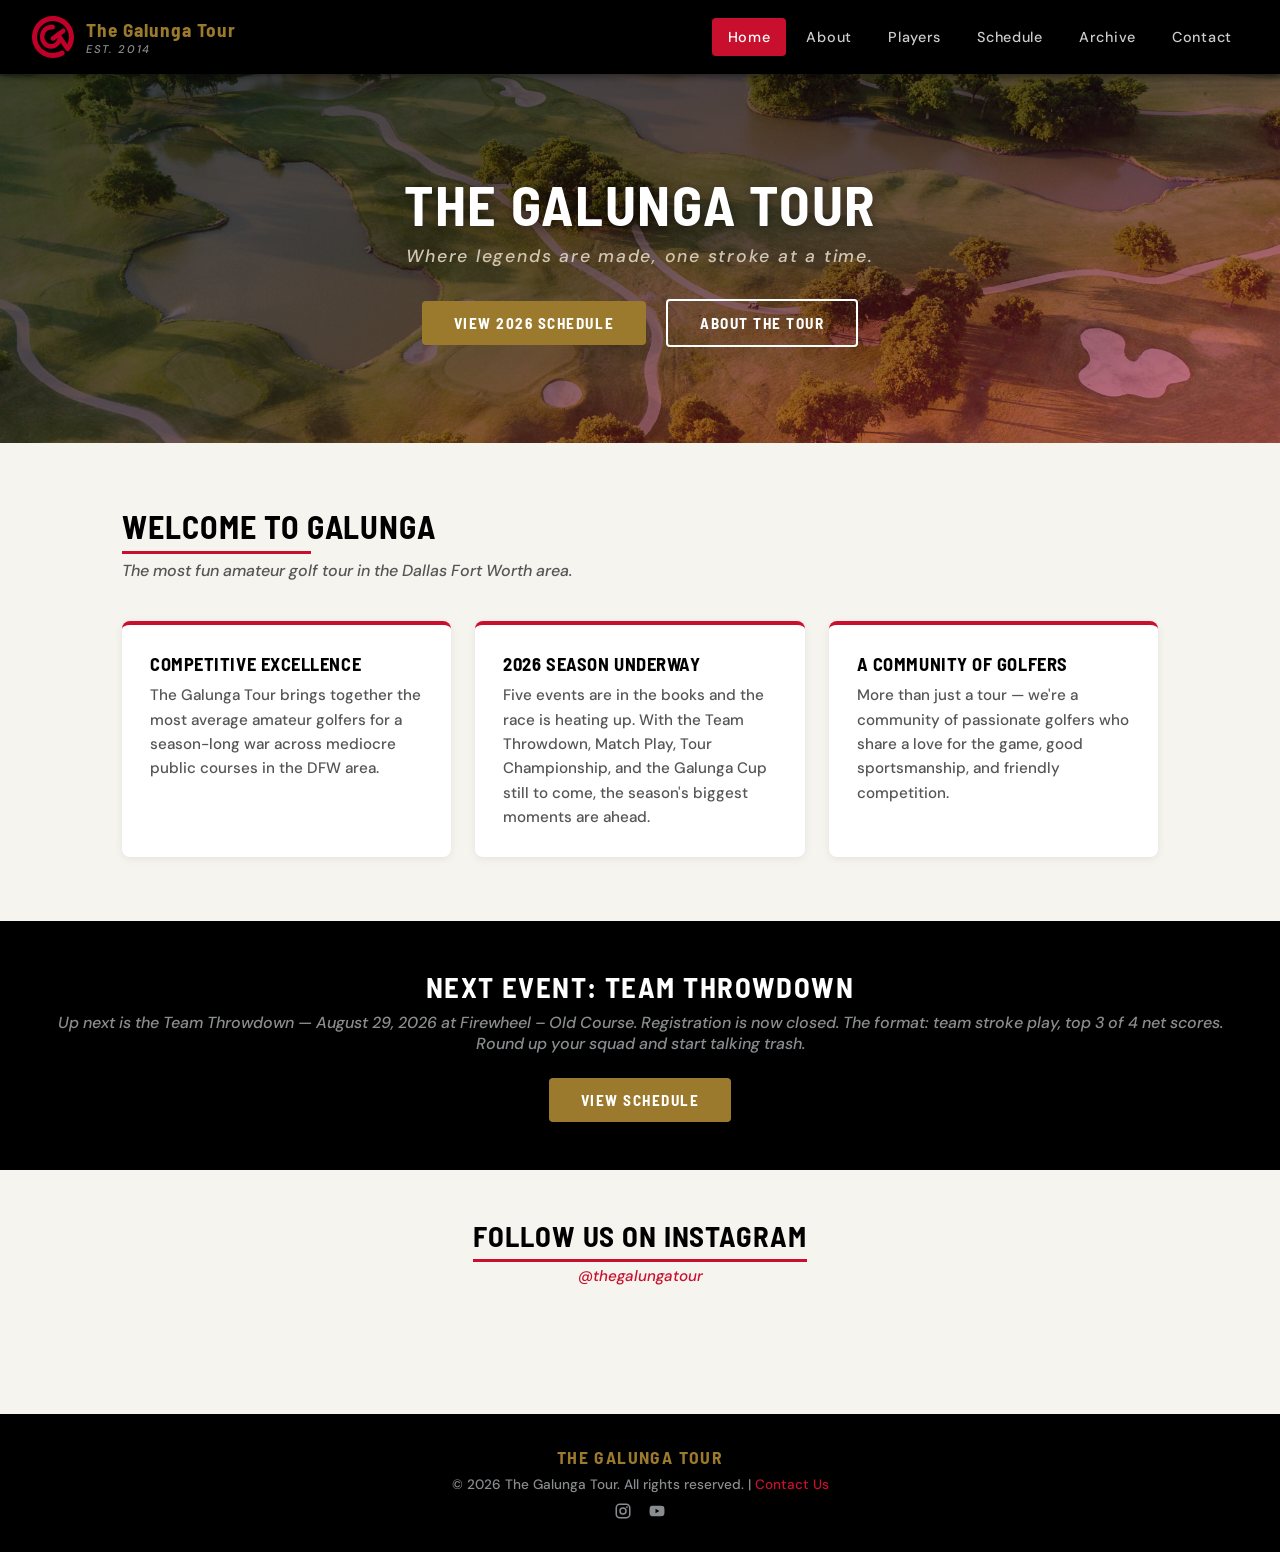
==== commit a19b7254: "feat: mark Team Throwdown registration closed Co-Authored-By: Claude Opus 4.8 <noreply@anthropic.com" ====
--- a/index.html
+++ b/index.html
@@ -110,7 +110,7 @@
 
   <div class="banner-strip">
     <h2>Next Event: Team Throwdown</h2>
-    <p>Up next is the Team Throwdown — August 29, 2026. The course is TBD, but the format isn't: team stroke play, top 3 of 4 net scores. Round up your squad and start talking trash.</p>
+    <p>Up next is the Team Throwdown — August 29, 2026 at Firewheel &ndash; Old Course. Registration is now closed. The format: team stroke play, top 3 of 4 net scores. Round up your squad and start talking trash.</p>
     <a href="schedule.html" class="btn btn-gold">View Schedule</a>
   </div>
 
--- a/style.css
+++ b/style.css
@@ -455,6 +455,7 @@
 .badge-completed  { background: var(--iron-gray); color: var(--white); }
 .badge-major      { background: var(--gold); color: var(--white); }
 .badge-inprogress { background: var(--fairway); color: var(--white); }
+.badge-closed     { background: var(--navy); color: var(--white); }
 
 /* PAGE HERO (non-home) */
 .page-hero {
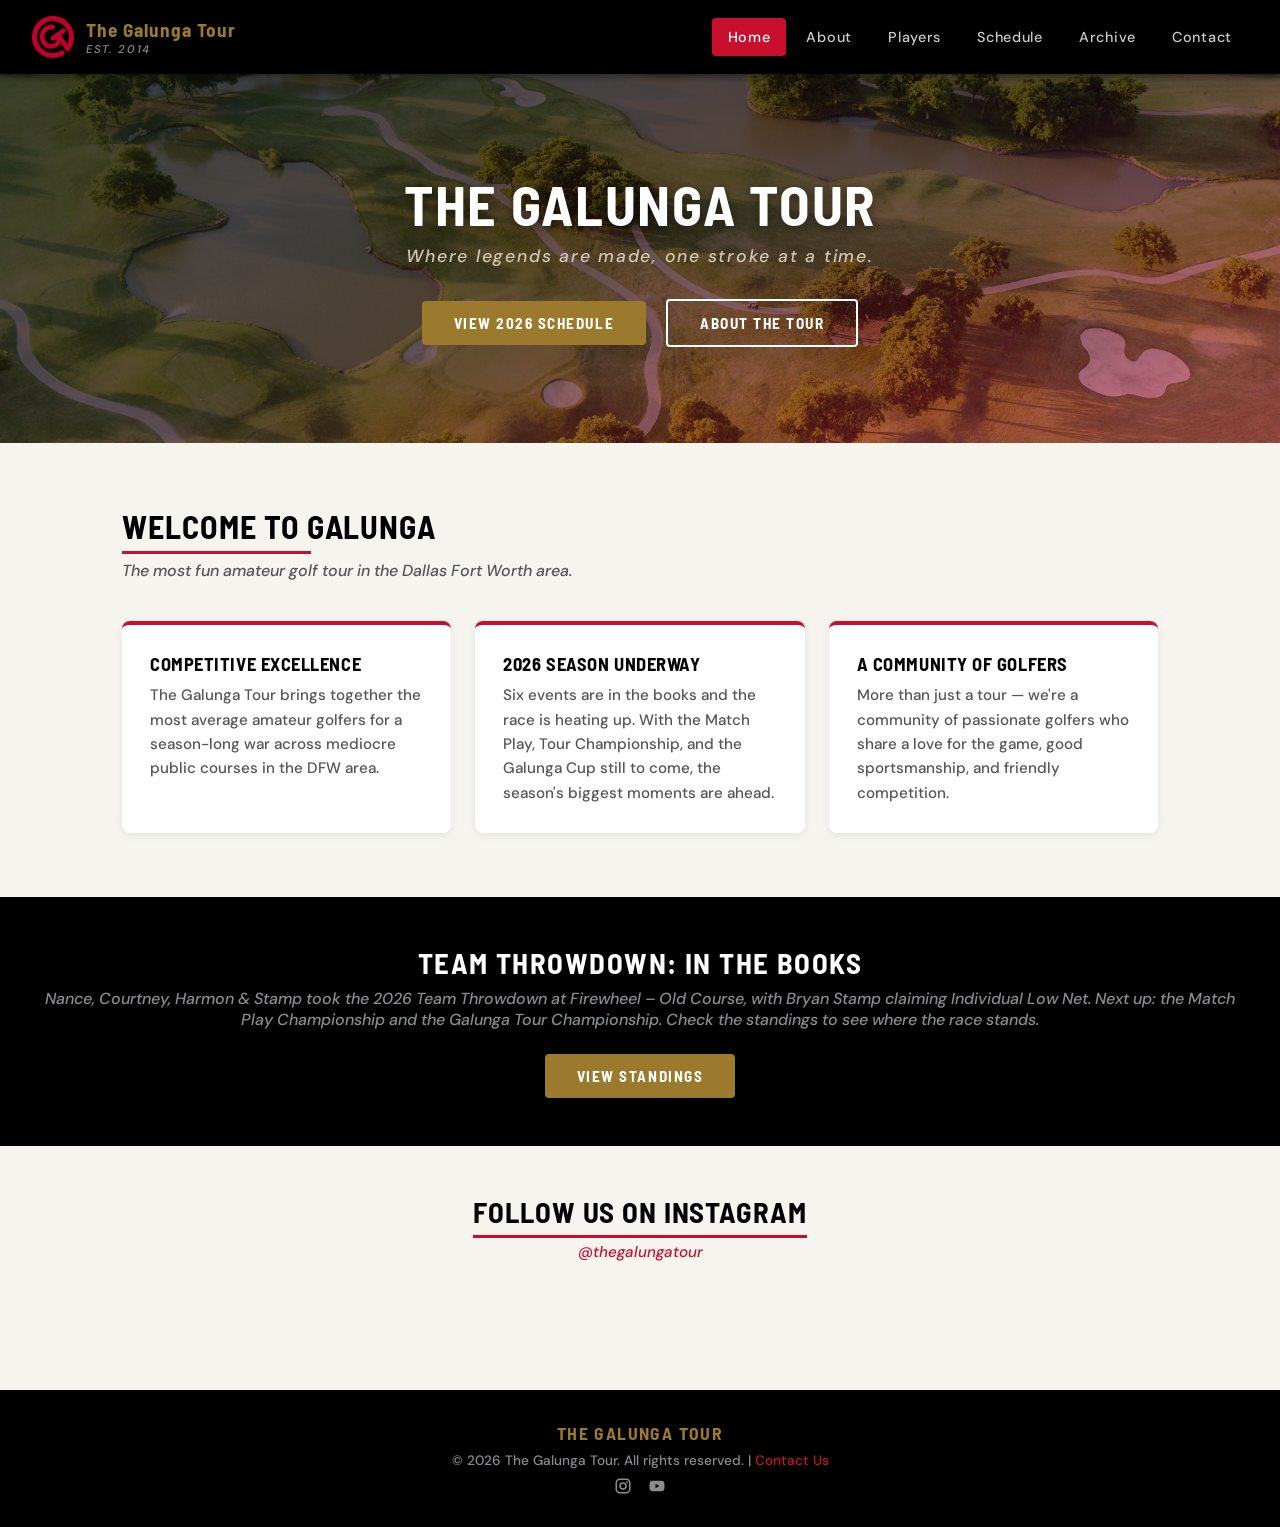
==== commit f1c140c1: "feat: update 2026 points standings and Team Throwdown results - Update season points across schedule" ====
--- a/index.html
+++ b/index.html
@@ -82,7 +82,7 @@
       </div>
       <div class="card">
         <h3>2026 Season Underway</h3>
-        <p>Five events are in the books and the race is heating up. With the Team Throwdown, Match Play, Tour Championship, and the Galunga Cup still to come, the season's biggest moments are ahead.</p>
+        <p>Six events are in the books and the race is heating up. With the Match Play, Tour Championship, and the Galunga Cup still to come, the season's biggest moments are ahead.</p>
       </div>
       <div class="card">
         <h3>A Community of Golfers</h3>
@@ -109,9 +109,9 @@
   -->
 
   <div class="banner-strip">
-    <h2>Next Event: Team Throwdown</h2>
-    <p>Up next is the Team Throwdown — August 29, 2026 at Firewheel &ndash; Old Course. Registration is now closed. The format: team stroke play, top 3 of 4 net scores. Round up your squad and start talking trash.</p>
-    <a href="schedule.html" class="btn btn-gold">View Schedule</a>
+    <h2>Team Throwdown: In the Books</h2>
+    <p>Nance, Courtney, Harmon &amp; Stamp took the 2026 Team Throwdown at Firewheel &ndash; Old Course, with Bryan Stamp claiming Individual Low Net. Next up: the Match Play Championship and the Galunga Tour Championship. Check the standings to see where the race stands.</p>
+    <a href="schedule.html" class="btn btn-gold">View Standings</a>
   </div>
 
 
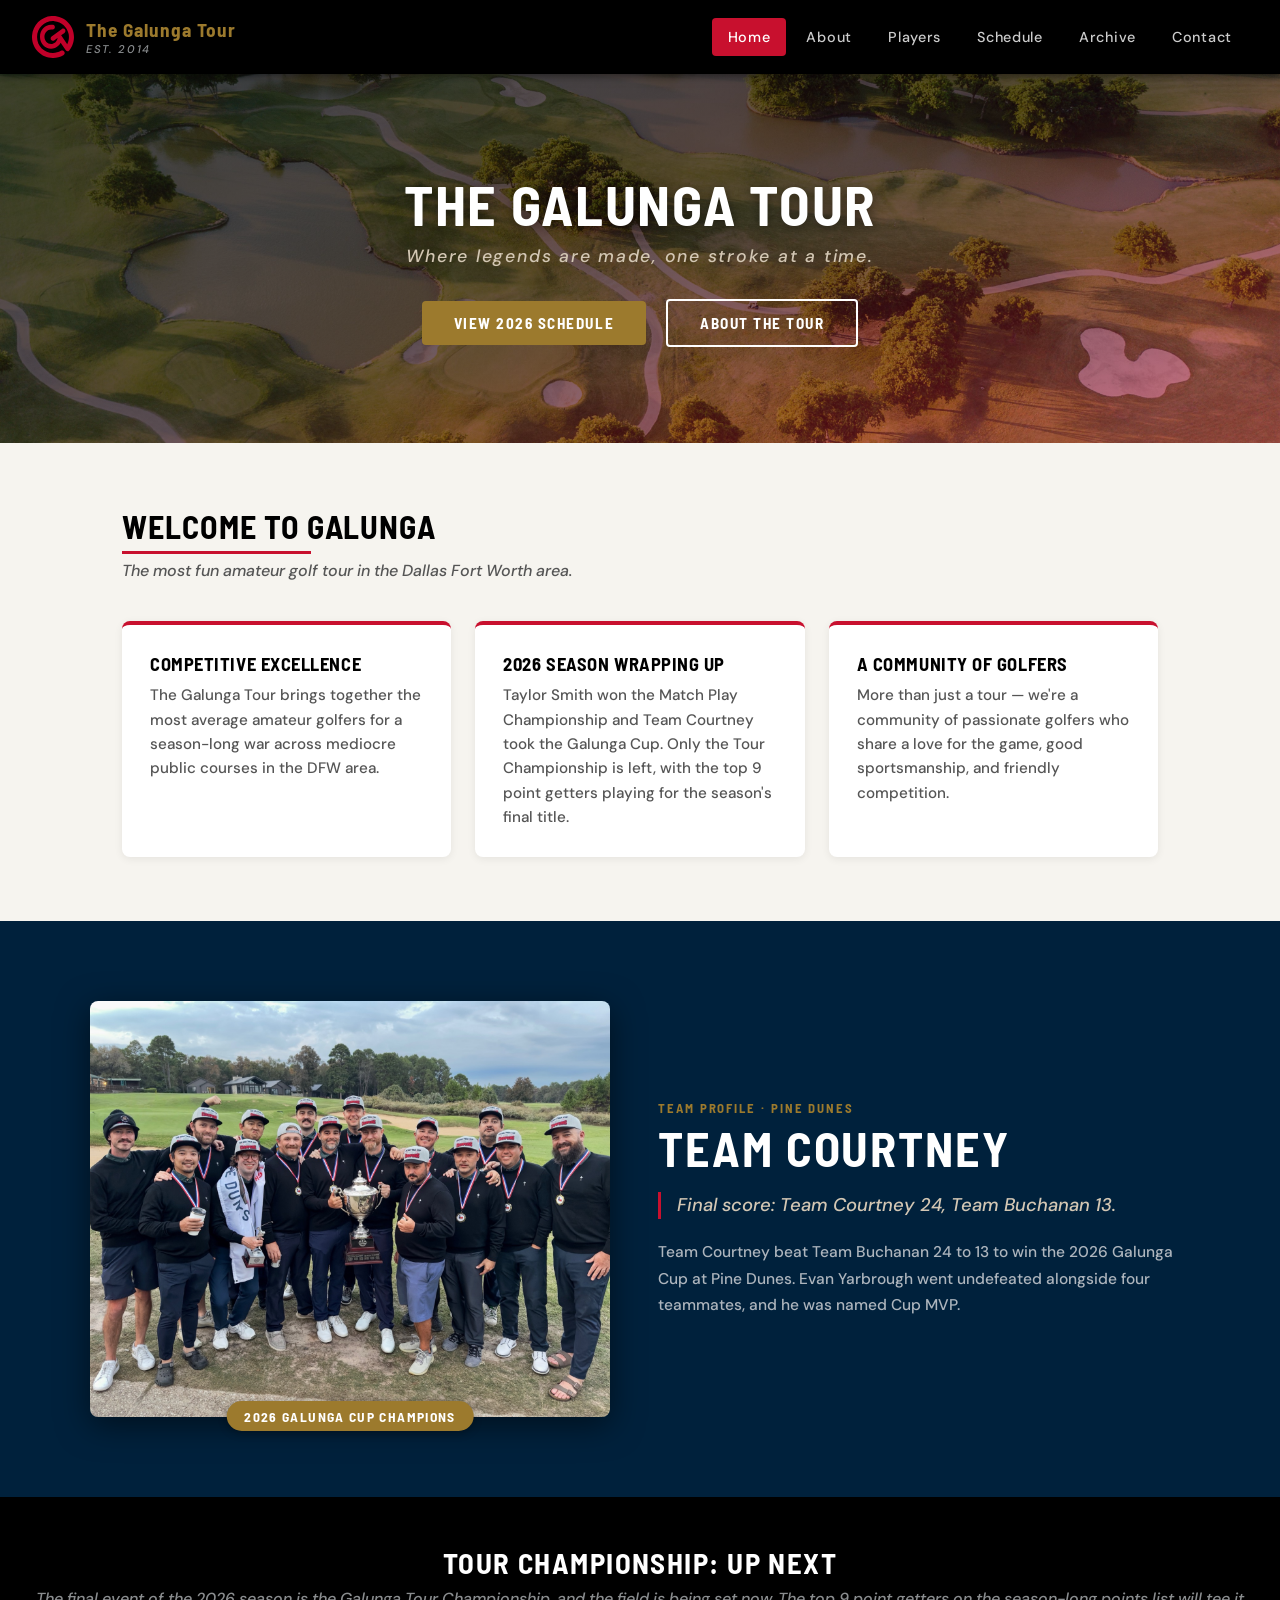
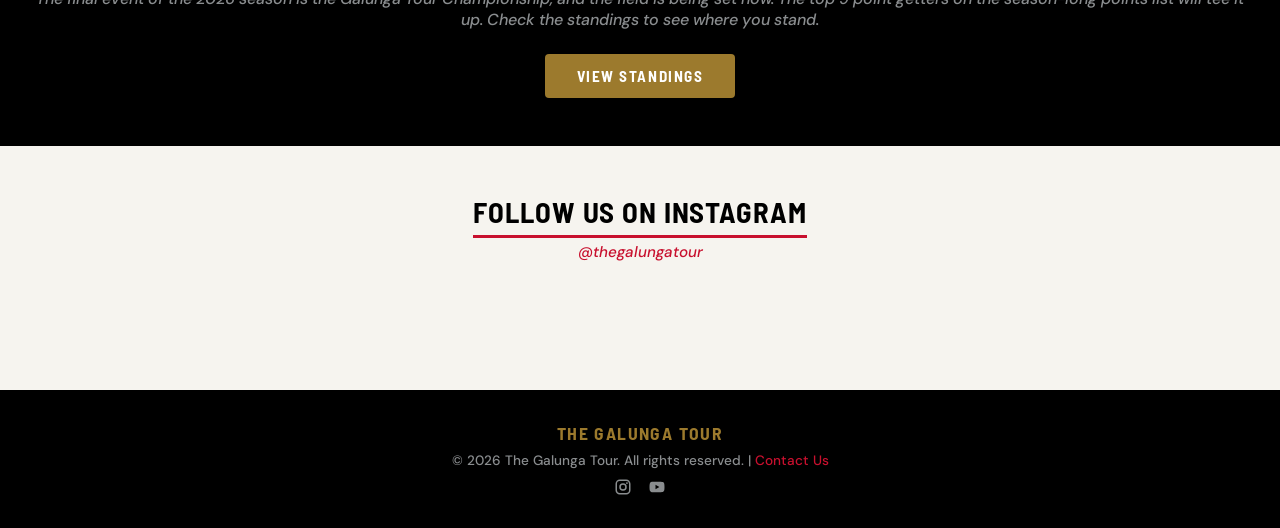
==== commit 2cbcc7cf: "feat: add Team Courtney Galunga Cup profile and Tour Championship banner to homepage Co-Authored-By:" ====
--- a/index.html
+++ b/index.html
@@ -81,8 +81,8 @@
         <p>The Galunga Tour brings together the most average amateur golfers for a season-long war across mediocre public courses in the DFW area.</p>
       </div>
       <div class="card">
-        <h3>2026 Season Underway</h3>
-        <p>Six events are in the books and the race is heating up. With the Match Play, Tour Championship, and the Galunga Cup still to come, the season's biggest moments are ahead.</p>
+        <h3>2026 Season Wrapping Up</h3>
+        <p>Taylor Smith won the Match Play Championship and Team Courtney took the Galunga Cup. Only the Tour Championship is left, with the top 9 point getters playing for the season's final title.</p>
       </div>
       <div class="card">
         <h3>A Community of Golfers</h3>
@@ -90,6 +90,21 @@
       </div>
     </div>
   </div>
+
+  <section class="spotlight-section spotlight-champs">
+    <div class="spotlight-inner">
+      <div class="spotlight-img-wrap">
+        <img src="photos/team-courtney-cup.jpg" alt="Team Courtney celebrating with the Galunga Cup at Pine Dunes" class="spotlight-img">
+        <div class="spotlight-badge">2026 Galunga Cup Champions</div>
+      </div>
+      <div class="spotlight-text">
+        <p class="spotlight-eyebrow">Team Profile &middot; Pine Dunes</p>
+        <h2 class="spotlight-name">Team Courtney</h2>
+        <p class="spotlight-quote">Final score: Team Courtney 24, Team Buchanan 13.</p>
+        <p class="spotlight-body">Team Courtney beat Team Buchanan 24 to 13 to win the 2026 Galunga Cup at Pine Dunes. Evan Yarbrough went undefeated alongside four teammates, and he was named Cup MVP.</p>
+      </div>
+    </div>
+  </section>
 
   <!-- Featured Member module hidden
   <section class="spotlight-section">
@@ -109,8 +124,8 @@
   -->
 
   <div class="banner-strip">
-    <h2>Team Throwdown: In the Books</h2>
-    <p>Nance, Courtney, Harmon &amp; Stamp took the 2026 Team Throwdown at Firewheel &ndash; Old Course, with Bryan Stamp claiming Individual Low Net. Next up: the Match Play Championship and the Galunga Tour Championship. Check the standings to see where the race stands.</p>
+    <h2>Tour Championship: Up Next</h2>
+    <p>The final event of the 2026 season is the Galunga Tour Championship, and the field is being set now. The top 9 point getters on the season-long points list will tee it up. Check the standings to see where you stand.</p>
     <a href="schedule.html" class="btn btn-gold">View Standings</a>
   </div>
 
--- a/style.css
+++ b/style.css
@@ -363,6 +363,32 @@
     height: 280px;
   }
   .spotlight-quote {
+    border-left: none;
+    padding-left: 0;
+    border-top: 3px solid var(--red);
+    padding-top: 1rem;
+  }
+}
+
+/* CHAMPIONS SPOTLIGHT (wide group photo) */
+.spotlight-champs .spotlight-img-wrap {
+  width: 520px;
+}
+.spotlight-champs .spotlight-img {
+  height: auto;
+  aspect-ratio: 5 / 4;
+  object-position: center;
+}
+@media (max-width: 900px) {
+  .spotlight-champs .spotlight-inner {
+    flex-direction: column;
+    text-align: center;
+  }
+  .spotlight-champs .spotlight-img-wrap {
+    width: 100%;
+    max-width: 520px;
+  }
+  .spotlight-champs .spotlight-quote {
     border-left: none;
     padding-left: 0;
     border-top: 3px solid var(--red);
